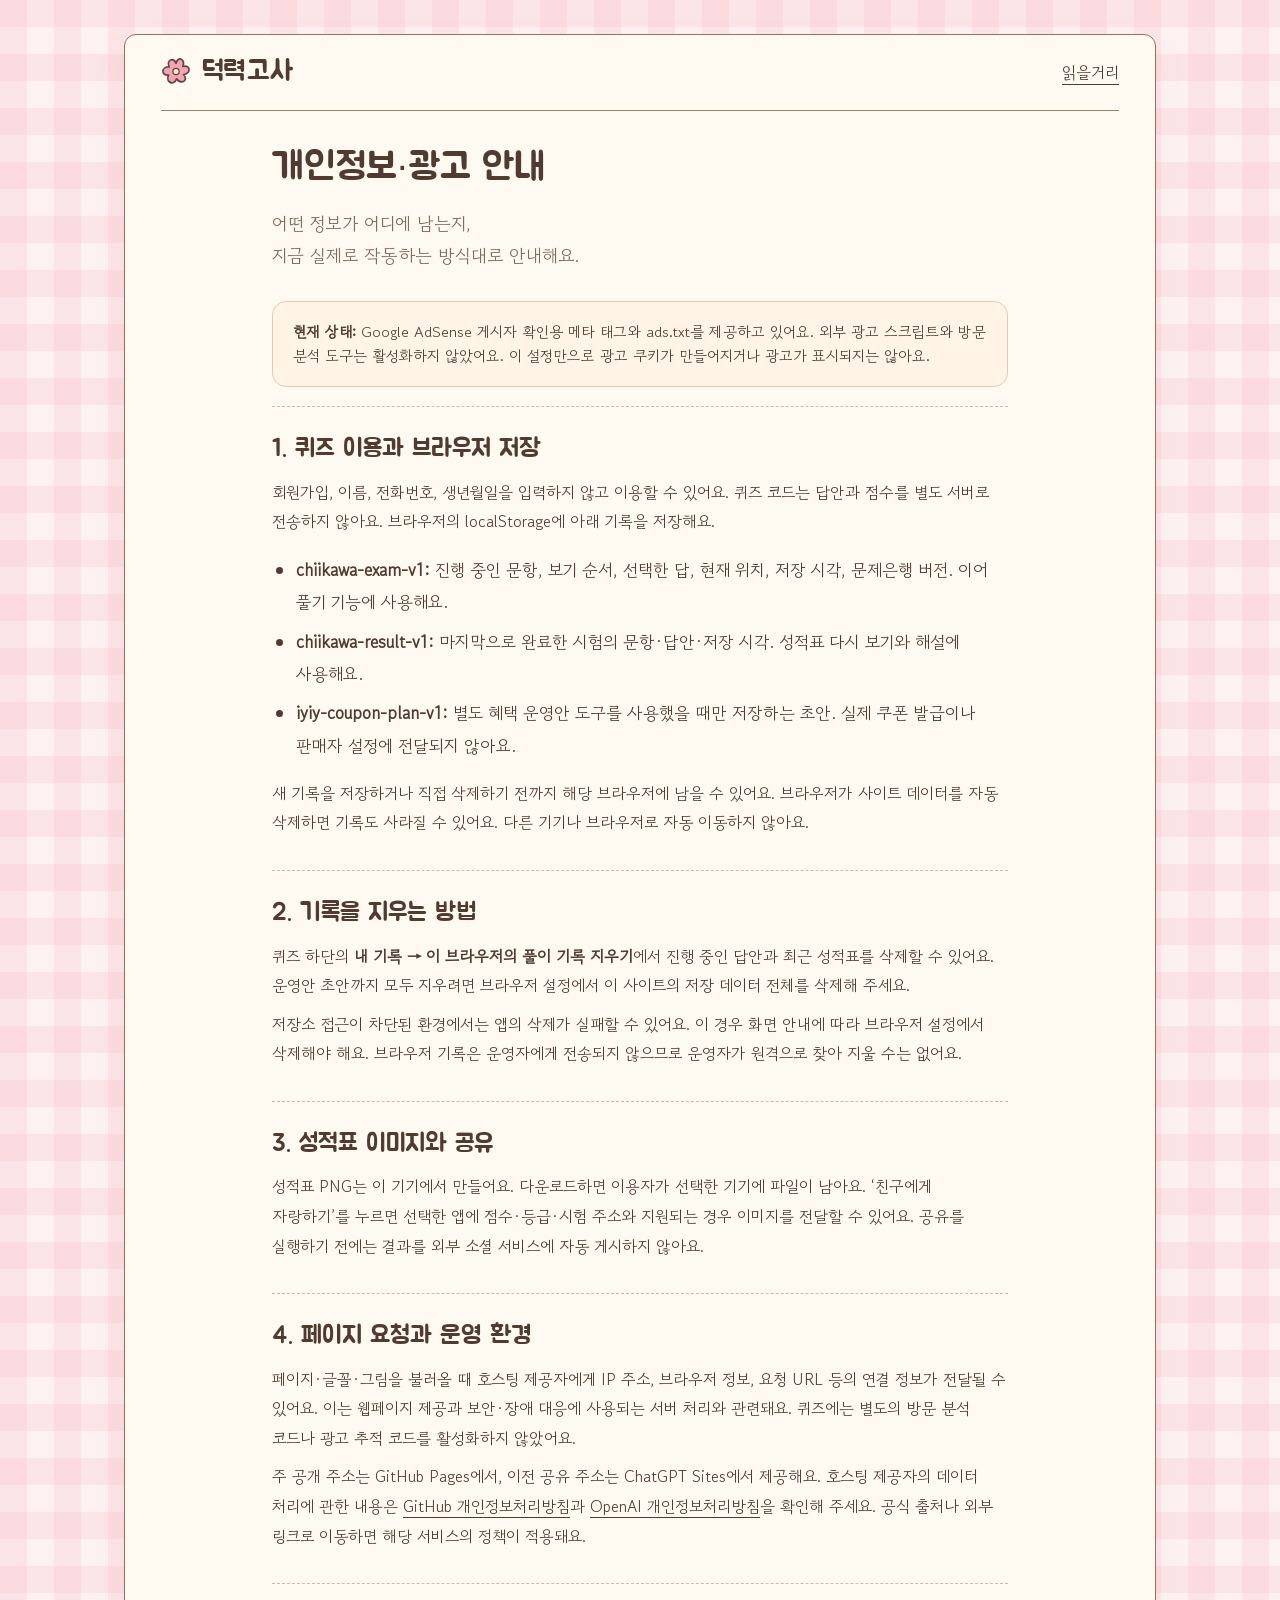
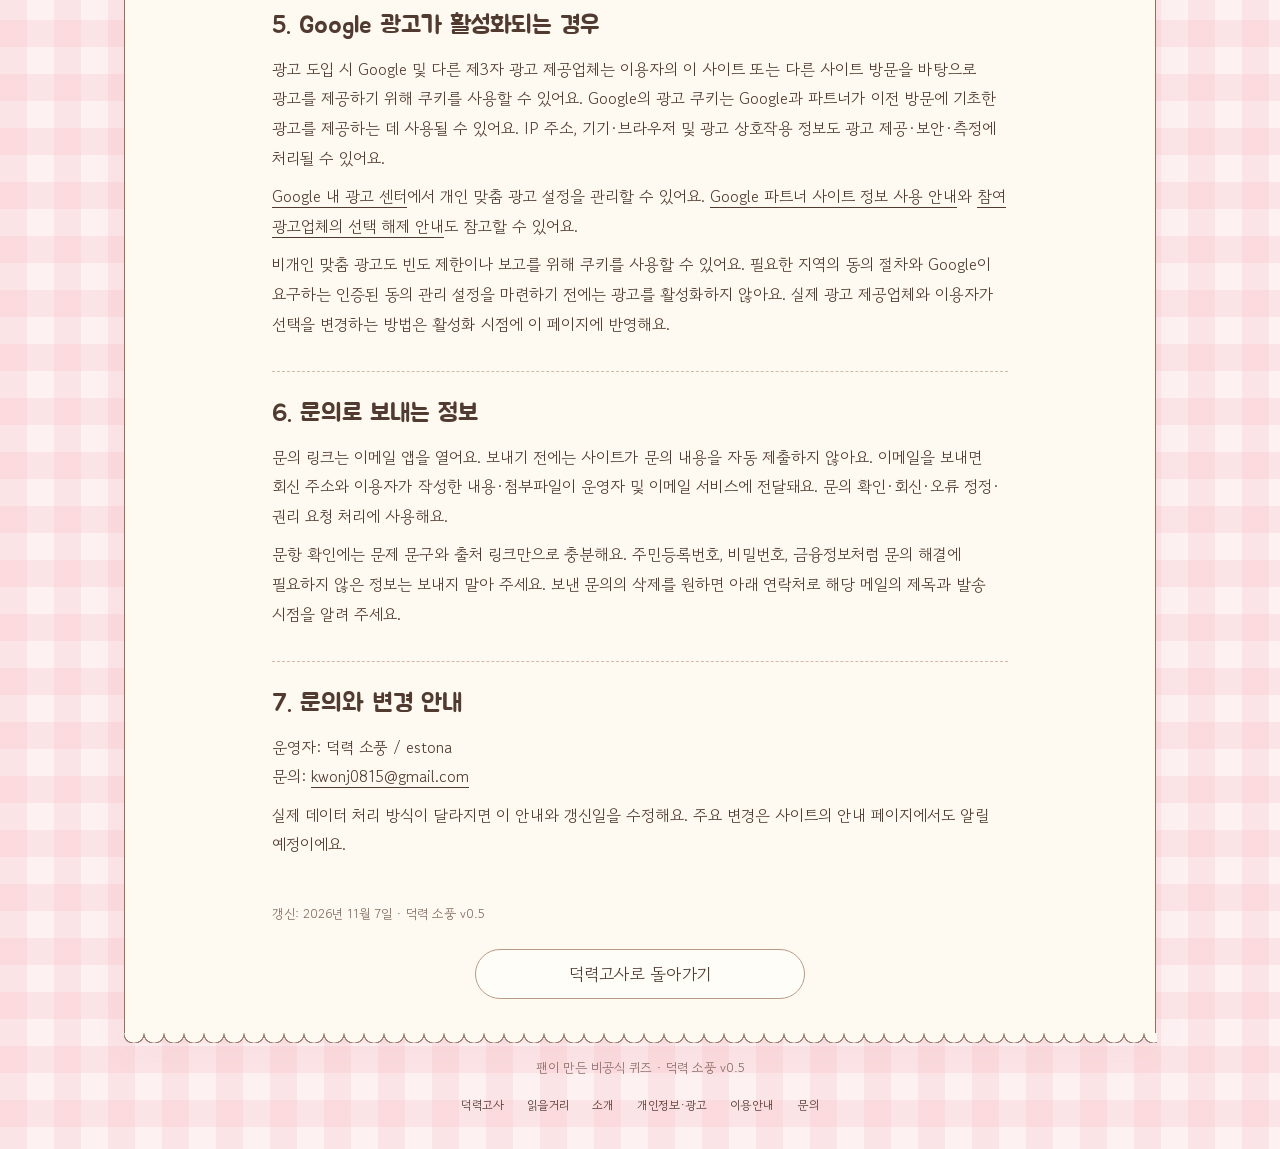
==== privacy.html @ 36070d77 "Publish Chiikawa fan quiz, original guides and AdSense ownership files" ====
<!doctype html>
<html lang="ko"><head><meta charset="utf-8"><meta name="viewport" content="width=device-width, initial-scale=1, viewport-fit=cover"><meta name="theme-color" content="#f9dbe0"><meta name="description" content="풀이 기록의 브라우저 저장, 삭제, 문의, Google 광고와 쿠키에 관한 개인정보 안내."><meta name="google-adsense-account" content="ca-pub-4959050536850164"><title>개인정보·광고 안내 · 치이카와 덕력고사</title><link rel="canonical" href="https://estona815.github.io/privacy.html"><link rel="icon" href="./assets/flower.svg" type="image/svg+xml"><link rel="stylesheet" href="./style.css"><link rel="stylesheet" href="./storybook.css"></head>
<body><a href="#content" class="skip-link">본문으로 건너뛰기</a><div class="page"><div class="paper"><header class="paper-header"><a class="brand" href="./index.html"><img src="./assets/flower.svg" width="29" height="29" alt=""><span>덕력고사</span></a><a class="guide-link" href="./guides/">읽을거리</a></header><main id="content" class="data-guide"><h1>개인정보·광고 안내</h1>
<p class="data-intro">어떤 정보가 어디에 남는지,<br>지금 실제로 작동하는 방식대로 안내해요.</p>
<div class="info-box"><p><strong>현재 상태:</strong> Google AdSense 게시자 확인용 메타 태그와 ads.txt를 제공하고 있어요. 외부 광고 스크립트와 방문 분석 도구는 활성화하지 않았어요. 이 설정만으로 광고 쿠키가 만들어지거나 광고가 표시되지는 않아요.</p></div>
<section><h2>1. 퀴즈 이용과 브라우저 저장</h2><p>회원가입, 이름, 전화번호, 생년월일을 입력하지 않고 이용할 수 있어요. 퀴즈 코드는 답안과 점수를 별도 서버로 전송하지 않아요. 브라우저의 localStorage에 아래 기록을 저장해요.</p><ul><li><strong>chiikawa-exam-v1:</strong> 진행 중인 문항, 보기 순서, 선택한 답, 현재 위치, 저장 시각, 문제은행 버전. 이어 풀기 기능에 사용해요.</li><li><strong>chiikawa-result-v1:</strong> 마지막으로 완료한 시험의 문항·답안·저장 시각. 성적표 다시 보기와 해설에 사용해요.</li><li><strong>iyiy-coupon-plan-v1:</strong> 별도 혜택 운영안 도구를 사용했을 때만 저장하는 초안. 실제 쿠폰 발급이나 판매자 설정에 전달되지 않아요.</li></ul><p>새 기록을 저장하거나 직접 삭제하기 전까지 해당 브라우저에 남을 수 있어요. 브라우저가 사이트 데이터를 자동 삭제하면 기록도 사라질 수 있어요. 다른 기기나 브라우저로 자동 이동하지 않아요.</p></section>
<section><h2>2. 기록을 지우는 방법</h2><p>퀴즈 하단의 <strong>내 기록 → 이 브라우저의 풀이 기록 지우기</strong>에서 진행 중인 답안과 최근 성적표를 삭제할 수 있어요. 운영안 초안까지 모두 지우려면 브라우저 설정에서 이 사이트의 저장 데이터 전체를 삭제해 주세요.</p><p>저장소 접근이 차단된 환경에서는 앱의 삭제가 실패할 수 있어요. 이 경우 화면 안내에 따라 브라우저 설정에서 삭제해야 해요. 브라우저 기록은 운영자에게 전송되지 않으므로 운영자가 원격으로 찾아 지울 수는 없어요.</p></section>
<section><h2>3. 성적표 이미지와 공유</h2><p>성적표 PNG는 이 기기에서 만들어요. 다운로드하면 이용자가 선택한 기기에 파일이 남아요. ‘친구에게 자랑하기’를 누르면 선택한 앱에 점수·등급·시험 주소와 지원되는 경우 이미지를 전달할 수 있어요. 공유를 실행하기 전에는 결과를 외부 소셜 서비스에 자동 게시하지 않아요.</p></section>
<section><h2>4. 페이지 요청과 운영 환경</h2><p>페이지·글꼴·그림을 불러올 때 호스팅 제공자에게 IP 주소, 브라우저 정보, 요청 URL 등의 연결 정보가 전달될 수 있어요. 이는 웹페이지 제공과 보안·장애 대응에 사용되는 서버 처리와 관련돼요. 퀴즈에는 별도의 방문 분석 코드나 광고 추적 코드를 활성화하지 않았어요.</p><p>주 공개 주소는 GitHub Pages에서, 이전 공유 주소는 ChatGPT Sites에서 제공해요. 호스팅 제공자의 데이터 처리에 관한 내용은 <a href="https://docs.github.com/en/site-policy/privacy-policies/github-general-privacy-statement" target="_blank" rel="noopener noreferrer">GitHub 개인정보처리방침</a>과 <a href="https://openai.com/policies/privacy-policy/" target="_blank" rel="noopener noreferrer">OpenAI 개인정보처리방침</a>을 확인해 주세요. 공식 출처나 외부 링크로 이동하면 해당 서비스의 정책이 적용돼요.</p></section>
<section><h2>5. Google 광고가 활성화되는 경우</h2><p>광고 도입 시 Google 및 다른 제3자 광고 제공업체는 이용자의 이 사이트 또는 다른 사이트 방문을 바탕으로 광고를 제공하기 위해 쿠키를 사용할 수 있어요. Google의 광고 쿠키는 Google과 파트너가 이전 방문에 기초한 광고를 제공하는 데 사용될 수 있어요. IP 주소, 기기·브라우저 및 광고 상호작용 정보도 광고 제공·보안·측정에 처리될 수 있어요.</p><p><a href="https://myadcenter.google.com/" target="_blank" rel="noopener noreferrer">Google 내 광고 센터</a>에서 개인 맞춤 광고 설정을 관리할 수 있어요. <a href="https://policies.google.com/technologies/partner-sites" target="_blank" rel="noopener noreferrer">Google 파트너 사이트 정보 사용 안내</a>와 <a href="https://www.aboutads.info/choices/" target="_blank" rel="noopener noreferrer">참여 광고업체의 선택 해제 안내</a>도 참고할 수 있어요.</p><p>비개인 맞춤 광고도 빈도 제한이나 보고를 위해 쿠키를 사용할 수 있어요. 필요한 지역의 동의 절차와 Google이 요구하는 인증된 동의 관리 설정을 마련하기 전에는 광고를 활성화하지 않아요. 실제 광고 제공업체와 이용자가 선택을 변경하는 방법은 활성화 시점에 이 페이지에 반영해요.</p></section>
<section><h2>6. 문의로 보내는 정보</h2><p>문의 링크는 이메일 앱을 열어요. 보내기 전에는 사이트가 문의 내용을 자동 제출하지 않아요. 이메일을 보내면 회신 주소와 이용자가 작성한 내용·첨부파일이 운영자 및 이메일 서비스에 전달돼요. 문의 확인·회신·오류 정정·권리 요청 처리에 사용해요.</p><p>문항 확인에는 문제 문구와 출처 링크만으로 충분해요. 주민등록번호, 비밀번호, 금융정보처럼 문의 해결에 필요하지 않은 정보는 보내지 말아 주세요. 보낸 문의의 삭제를 원하면 아래 연락처로 해당 메일의 제목과 발송 시점을 알려 주세요.</p></section>
<section><h2>7. 문의와 변경 안내</h2><p>운영자: 덕력 소풍 / estona<br>문의: <a href="mailto:kwonj0815@gmail.com">kwonj0815@gmail.com</a></p><p>실제 데이터 처리 방식이 달라지면 이 안내와 갱신일을 수정해요. 주요 변경은 사이트의 안내 페이지에서도 알릴 예정이에요.</p></section>
<p class="data-date">갱신: 2026년 11월 7일 · 덕력 소풍 v0.5</p><a href="./index.html" class="secondary">덕력고사로 돌아가기</a></main></div><footer class="site-footer"><p>팬이 만든 비공식 퀴즈 · 덕력 소풍 v0.5</p><nav class="footer-links" aria-label="사이트 안내"><a href="./index.html">덕력고사</a><a href="./guides/">읽을거리</a><a href="./about.html">소개</a><a href="./privacy.html">개인정보·광고</a><a href="./terms.html">이용안내</a><a href="./contact.html">문의</a></nav></footer></div></body></html>
---- style.css ----
@font-face{font-family:Jua;src:url('./assets/Jua-Regular-subset.woff') format('woff');font-display:swap;font-weight:400}
@font-face{font-family:Gowun;src:url('./assets/GowunDodum-Regular-subset.woff') format('woff');font-display:swap;font-weight:400}
:root{--paper:#fffbf2;--ink:#513b31;--muted:#81695f;--line:#c8afa1;--pink:#ed8fa9;--pink-soft:#fff0f3;--green:#567b65;--blue:#b6d3e3;--yellow:#f8d98c;--radius:18px;--ui:Gowun,'Apple SD Gothic Neo','Malgun Gothic',sans-serif;--display:Jua,'Apple SD Gothic Neo',sans-serif}
*{box-sizing:border-box}
html{min-width:320px;scroll-behavior:smooth;scroll-padding-top:24px}
body{margin:0;color:var(--ink);font-family:var(--ui);font-size:17px;line-height:1.6;background-color:#fff1f2;background-image:linear-gradient(90deg,#f5aab327 50%,transparent 50%),linear-gradient(#f5aab327 50%,transparent 50%);background-size:54px 54px;min-height:100vh;-webkit-font-smoothing:antialiased}
button,input,textarea{font:inherit;color:inherit}
button,a,input,label{-webkit-tap-highlight-color:transparent}
button{cursor:pointer}
button{border:0;background:none}
button:disabled{cursor:not-allowed}
button:focus-visible,a:focus-visible,input:focus-visible,textarea:focus-visible{outline:3px solid #925a79;outline-offset:5px}
a{color:var(--ink);text-underline-offset:4px}
p,h1,h2,h3{margin:0}
svg{vertical-align:middle;flex-shrink:0}
.page{max-width:876px;margin:42px auto 24px;padding:0 20px}
.paper{position:relative;background:var(--paper);border:1.6px solid #806254;box-shadow:3px 6px 0 #b96e6b13,0 12px 40px #9f627009;padding:0 32px 30px;border-radius:4px 3px 2px 4px}
.paper::after{content:'';position:absolute;bottom:-7px;left:-1.5px;right:-1.5px;height:10px;background:radial-gradient(ellipse at 50% 0,var(--paper) 66%,#9d8071 69%,#9d8071 75%,transparent 78%) 0 0/20px 10px repeat-x;pointer-events:none}
.paper-header{height:70px;border-bottom:1.5px solid #a58a79;display:flex;align-items:center;justify-content:space-between;gap:16px}
.brand{display:flex;align-items:center;gap:11px;font-family:var(--display);font-size:25px;letter-spacing:.3px;padding:8px 0}
.brand img{transition:transform .3s}
.brand:hover img{transform:rotate(35deg)}
.guide-link{display:flex;align-items:center;gap:7px;font-size:16px;padding:8px 0;text-decoration:underline;text-underline-offset:5px}
main:focus{outline:none}
.home{position:relative;padding-top:32px;text-align:center;animation:arrive .35s ease both}
.exam-serial{position:absolute;top:32px;left:6px;font-family:var(--display);font-size:18px;letter-spacing:2px;transform:rotate(-5deg)}
.exam-serial:after{content:'';display:block;background:#f4a2b2;height:3px;margin-top:2px;transform:rotate(-3deg)}
.stamp{position:absolute;top:26px;right:5px;width:82px;height:89px;color:#dc7281;border:3px double currentColor;border-radius:9px;transform:rotate(-11deg);display:flex;flex-direction:column;align-items:center;justify-content:center;font-family:var(--display);font-size:16px;line-height:1.1;letter-spacing:1px;opacity:.9}
.stamp svg{width:28px;height:28px;margin-bottom:5px}
.hero-title{font-family:var(--display);font-weight:400;font-size:clamp(60px,7.2vw,90px);letter-spacing:1px;line-height:1.09;max-width:560px;margin:0 auto;text-wrap:balance}
.hero-title span{display:block}
.hero-subtitle{font-family:var(--display);font-size:21px;line-height:1.5;margin:19px auto 2px;word-break:keep-all}
.hero-art{display:block;width:min(100%,640px);height:auto;object-fit:contain;margin:-40px auto -53px;filter:none;pointer-events:none}
.exam-facts{display:flex;align-items:center;justify-content:center;margin:0 12px;border-top:2px dashed #c5ae9e;padding:18px 0;gap:0;font-family:var(--display);font-size:18px}
.exam-facts>span{display:flex;align-items:center;justify-content:center;gap:9px;flex:1;white-space:nowrap;line-height:1.2}
.exam-facts>span+span{border-left:1px solid #bda18f}
.exam-facts svg{width:23px;height:26px}
.primary{background:var(--pink);border:1.8px solid var(--ink);border-radius:999px;min-height:60px;padding:13px 24px;font-family:var(--display);font-size:23px;line-height:1.3;display:flex;align-items:center;justify-content:center;gap:14px;box-shadow:0 3px 0 #d37c94;transition:transform .16s,background .16s,box-shadow .16s;text-decoration:none}
.primary:hover{background:#ef9db4;transform:translateY(-2px);box-shadow:0 5px 0 #d37c94}
.primary:active{transform:translateY(2px);box-shadow:0 1px 0 #d37c94}
.primary:disabled{background:#e9ded8;color:#9b867b;border-color:#bfa99e;box-shadow:none;transform:none}
.start-button{width:80%;margin:7px auto 0;min-height:72px;font-size:29px;color:var(--ink)}
.encourage{margin:15px 0 2px;font-size:16px}
.tiny-heart{color:#ed8da7}
.continue-link{margin-top:12px;font-size:15px;text-decoration:underline;text-underline-offset:5px}
.site-footer{color:#8a6b64;text-align:center;font-size:13px;line-height:1.7;padding:20px 8px 0}
.footer-links{display:flex;justify-content:center;align-items:center;gap:10px}
.footer-links button{font-size:13px;padding:3px}
.footer-links button:hover{text-decoration:underline}
.loading{padding:100px 20px;text-align:center}
.loading img{margin-bottom:20px;animation:flower 4s linear infinite}
.loading h1{font:28px var(--display);margin-bottom:10px}
.question-page{padding:28px 16px 10px;animation:arrive .25s ease both;min-height:600px}
.question-top{display:flex;justify-content:space-between;align-items:center;gap:14px;font-size:16px;margin-bottom:13px}
.question-counter{font-family:var(--display);font-size:24px;line-height:1.2}
.question-counter small{color:var(--muted);font:16px var(--ui)}
.progress-track{height:9px;border-radius:20px;background:#ede3d8;overflow:hidden}
.progress-fill{height:100%;background:#eaa1b2;border-radius:20px;transition:width .3s}
.question-meta{display:flex;align-items:center;justify-content:space-between;gap:10px;margin:26px 0 12px;font-size:14px;color:var(--muted)}
.category{background:#f4e9de;padding:4px 12px;border-radius:7px;color:#775b49}
.question-field{padding:0;border:0;margin:0;min-width:0}
.question-title{font-family:var(--display);font-size:31px;font-weight:400;line-height:1.5;word-break:keep-all;width:100%;margin-bottom:24px;min-height:84px}
.question-title:focus{outline:none}
.choices{display:grid;gap:12px}
.choice{display:flex;align-items:center;gap:15px;min-height:65px;padding:12px 19px;border:1.5px solid #d4bfb0;border-radius:14px;background:#fffdf8;cursor:pointer;transition:background .15s,transform .15s,border-color .15s;position:relative}
.choice:hover{background:#fff4f4;transform:translateX(2px);border-color:#c99b9e}
.choice:has(input:checked){border:2px solid #c9758b;background:#fff0f3;padding:11.5px 18.5px}
.choice:has(input:focus-visible){outline:3px solid #925a79;outline-offset:3px}
.choice input{position:absolute;opacity:0;width:1px;height:1px}
.choice-number{flex:none;width:32px;height:32px;border:1px solid #d0b9a7;border-radius:50%;display:flex;align-items:center;justify-content:center;font-family:var(--display);font-size:17px;background:var(--paper)}
.choice:has(input:checked) .choice-number{background:#ed96ad;border-color:#c9758b;color:#fff}
.choice-text{font-size:19px;line-height:1.5;word-break:keep-all}
.choice-check{margin-left:auto;opacity:0;color:#b85673;width:20px;flex:none}
.choice:has(input:checked) .choice-check{opacity:1}
.question-nav{display:flex;align-items:center;gap:18px;margin-top:25px}
.question-nav .primary{margin-left:auto;min-width:58%;font-size:22px}
.back-button{font-size:16px;display:flex;align-items:center;gap:4px;padding:12px 0}
.back-button:disabled{opacity:.38}
.question-hint{font-size:14px;text-align:center;margin-top:19px;color:var(--muted)}
.result{padding:30px 16px 8px;text-align:center;animation:arrive .4s both}
.result-heading{font:24px var(--display);letter-spacing:1px}
.result-rule{width:68px;height:3px;background:#eda1b2;margin:12px auto 16px;transform:rotate(-3deg)}
.result-score{font-family:var(--display);font-size:104px;line-height:1.05;letter-spacing:-3px}
.result-score small{font-size:30px;letter-spacing:0;margin-left:6px}
.result-count{font-size:15px;color:var(--muted);margin:2px 0 13px}
.grade-title{font-family:var(--display);font-size:33px;line-height:1.3;color:#b35d78;word-break:keep-all}
.grade-message{font-size:17px;margin:8px auto 0;max-width:400px;word-break:keep-all;line-height:1.6}
.result-art{display:block;width:min(100%,430px);height:195px;object-fit:contain;margin:-4px auto -4px}
.category-scores{border-top:2px dashed #d3bcae;border-bottom:2px dashed #d3bcae;padding:17px 8px;margin:0 auto 24px;display:grid;gap:11px;max-width:540px}
.category-row{display:grid;grid-template-columns:65px 1fr 60px;align-items:center;gap:14px;text-align:left;font-size:15px}
.category-row>span:last-child{text-align:right;font-family:var(--display);font-size:16px}
.category-track{height:9px;border-radius:8px;background:#ede4db;overflow:hidden}
.category-track span{height:100%;display:block;border-radius:8px;background:#ed9db1}
.category-row:nth-child(2) .category-track span{background:#a8c7dd}
.category-row:nth-child(3) .category-track span{background:#e9cc8a}
.result-actions{display:grid;gap:12px;max-width:540px;margin:auto}
.result-actions .primary{font-size:23px}
.secondary{min-height:50px;border:1.4px solid #b79a88;border-radius:999px;background:#fffdf7;padding:11px 20px;display:flex;align-items:center;justify-content:center;gap:8px;font-size:17px;line-height:1.4;transition:background .15s}
.secondary:hover{background:#f8eee2}
.actions-two{display:grid;grid-template-columns:1fr 1fr;gap:12px}
.retry{display:inline-flex;gap:6px;align-items:center;font-size:15px;text-decoration:underline;text-underline-offset:4px;margin:18px auto 0;padding:8px}
.review{padding:29px 16px 4px;animation:arrive .25s both}
.section-head{display:flex;justify-content:space-between;align-items:center;gap:15px;margin-bottom:20px}
.section-head h1{font:30px var(--display)}
.review-intro{color:var(--muted);font-size:16px;margin-bottom:20px}
.filter-tabs{display:flex;gap:8px;margin-bottom:24px}
.filter-tabs button{padding:8px 14px;border:1px solid #cab09e;border-radius:99px;font-size:15px}
.filter-tabs button[aria-pressed=true]{background:#f7d2dc;border-color:#be7c8d}
.review-item{border-top:1px dashed #cdb4a3;padding:21px 0}
.review-item:first-child{border-top:0;padding-top:0}
.review-label{font-size:13px;color:var(--muted);margin-bottom:8px;display:flex;gap:12px;align-items:center}
.review-label strong{font-weight:400;color:#a8516b;background:#fbe6ec;padding:1px 9px;border-radius:4px}
.review-label strong.correct{color:var(--green);background:#e8f1e7}
.review-item h2{font:23px/1.5 var(--display);word-break:keep-all;margin-bottom:12px}
.answer-lines{font-size:15px;line-height:1.8;background:#f6f0e7;border-radius:10px;padding:13px 16px}
.answer-lines .wrong-answer{color:#a96570;text-decoration:line-through;text-decoration-thickness:1px}
.answer-lines .right-answer{color:#4a755b}
.explanation{margin-top:12px;font-size:16px;word-break:keep-all}
.source-link{font-size:13px;display:inline-flex;gap:3px;align-items:center;color:#897065;margin-top:8px;word-break:keep-all}
.empty-note{text-align:center;padding:35px 0 50px;line-height:1.8}
.empty-note h2{font:26px var(--display);margin:10px 0}
.review-bottom{margin-top:20px}
.modal{padding:0;border:1.5px solid #a18070;border-radius:22px;background:var(--paper);color:var(--ink);max-width:500px;width:calc(100% - 32px);max-height:85vh;box-shadow:0 24px 80px #6a3e3e25;overscroll-behavior:contain}
.modal::backdrop{background:#60444560;backdrop-filter:blur(3px)}
#modal-body{padding:28px}
.modal-heading{display:flex;align-items:center;justify-content:space-between;gap:15px;margin-bottom:18px}
.modal h2{font:27px/1.3 var(--display)}
.close-button{height:36px;width:36px;display:grid;place-items:center;border-radius:50%;background:#f5e6df;flex:none}
.modal p{font-size:16px;word-break:keep-all;margin-bottom:14px}
.modal p:last-child{margin-bottom:0}
.modal ul{padding-left:22px;margin:0 0 20px;font-size:16px}
.modal li{margin:7px 0}
.modal .primary{font-size:20px;min-height:52px;width:100%;margin-top:20px}
.modal .secondary{font-size:15px;margin-top:10px;width:100%}
.modal .muted{color:var(--muted);font-size:13px}
.source-list{display:grid;gap:12px;font-size:14px;padding:0;list-style:none}
.source-list a{display:block;padding:8px 0;border-bottom:1px dashed #d1bbac}
.share-text{width:100%;min-height:130px;border:1px solid #cab09e;border-radius:10px;background:white;padding:12px;font-size:16px;resize:vertical}
.history-score{font:56px/1.2 var(--display);text-align:center;margin:15px 0}
.history-grade{text-align:center;font:23px var(--display);color:#b35d78;margin-bottom:15px}
.danger-link{display:block;margin:20px auto 0;text-decoration:underline;text-underline-offset:4px;font-size:13px;color:#927065;padding:8px}
.toast{position:fixed;bottom:max(24px,env(safe-area-inset-bottom));left:50%;transform:translate(-50%,15px);max-width:calc(100vw - 32px);width:max-content;z-index:100;background:#573d34;color:#fffaf3;border-radius:13px;padding:12px 20px;font-size:15px;box-shadow:0 5px 15px #52372f20;opacity:0;pointer-events:none;transition:opacity .2s,transform .2s;text-align:center}
.toast.visible{opacity:1;transform:translate(-50%,0)}
.skip-link{position:absolute;top:-100px;left:10px;z-index:200;background:var(--paper);padding:10px;border-radius:10px}
.skip-link:focus{top:10px}
.sr-only{position:absolute;clip-path:inset(50%);width:1px;height:1px;overflow:hidden;white-space:nowrap}
@keyframes arrive{from{opacity:0;transform:translateY(7px)}to{opacity:1;transform:translateY(0)}}
@keyframes flower{to{transform:rotate(360deg)}}
@media(min-width:800px) and (max-height:800px){.page{margin-top:25px;max-width:790px}.paper-header{height:62px}.home{padding-top:20px}.hero-title{font-size:70px}.hero-subtitle{font-size:19px;margin-top:12px}.hero-art{height:250px;margin-top:-8px}.exam-serial{top:25px}.stamp{top:22px;right:0;width:66px;height:73px;font-size:13px}.stamp svg{width:24px;height:24px}.exam-facts{padding:14px 0}.start-button{min-height:62px;font-size:26px}.encourage{margin-top:13px}.paper{padding-bottom:23px}.site-footer{padding-top:16px}}
@media(max-width:650px){body{font-size:16px;background-size:38px 38px}.page{padding:0 14px;margin:22px auto 20px;max-width:500px}.paper{padding:0 19px 25px}.paper-header{height:62px}.brand{font-size:22px;gap:8px}.brand img{width:25px;height:25px}.guide-link{font-size:14px;gap:4px}.home{padding-top:46px}.hero-title{font-size:61px;line-height:1.08;letter-spacing:.5px}.exam-serial{top:17px;left:0;font-size:13px;letter-spacing:1px}.stamp{width:53px;height:61px;top:17px;right:0;border-width:2px;font-size:11px;border-radius:5px;letter-spacing:0}.stamp svg{width:20px;height:20px;margin-bottom:3px}.hero-subtitle{font-size:16px;margin:17px 2px 0;max-width:255px;line-height:1.6}.hero-art{height:auto;aspect-ratio:1.5;width:calc(100% + 22px);max-width:none;margin:-2px -11px -4px}.exam-facts{margin:0;padding:15px 0;gap:0;font-size:12px}.exam-facts>span{gap:5px;flex-direction:column}.exam-facts>span+span{border-color:#cbb4a4}.exam-facts svg{width:20px;height:22px}.start-button{width:100%;font-size:24px;min-height:62px;margin-top:3px;gap:10px}.encourage{font-size:12px;margin-top:16px;white-space:nowrap}.site-footer{font-size:12px;padding-top:20px}.footer-links button{font-size:12px}.question-page{padding:22px 0 0;min-height:570px}.question-top{font-size:14px}.question-counter{font-size:23px}.question-meta{margin-top:24px}.question-title{font-size:25px;min-height:80px;line-height:1.55;margin-bottom:18px}.choices{gap:11px}.choice{min-height:65px;padding:12px 12px;gap:10px;border-radius:12px}.choice:has(input:checked){padding:11.5px}.choice-number{width:29px;height:29px;font-size:16px}.choice-text{font-size:16px}.choice-check{width:18px}.question-nav{gap:10px;margin-top:23px}.question-nav .primary{min-width:65%;font-size:20px;padding:13px 16px;min-height:56px}.back-button{font-size:14px}.question-hint{font-size:12px;margin-top:18px}.result{padding:25px 0 0}.result-heading{font-size:22px}.result-score{font-size:90px}.grade-title{font-size:27px}.grade-message{font-size:15px;max-width:270px}.result-art{height:175px;width:calc(100% + 10px);max-width:370px;margin:-3px auto -5px}.category-scores{padding:16px 0;margin-bottom:22px;gap:12px}.category-row{grid-template-columns:55px 1fr 45px;gap:12px;font-size:14px}.category-row>span:last-child{font-size:15px}.result-actions .primary{font-size:22px;min-height:58px}.secondary{font-size:14px;padding:11px 10px;min-height:49px;gap:6px}.actions-two{gap:9px}.retry{font-size:14px;margin-top:14px}.review{padding:24px 0 0}.section-head h1{font-size:27px}.review-item h2{font-size:22px}.review-intro{font-size:14px}.review-label{font-size:12px}.answer-lines{font-size:14px;padding:12px}.explanation{font-size:15px}.source-link{font-size:12px}.modal{border-radius:18px}#modal-body{padding:24px}.modal h2{font-size:25px}}
@media(max-width:360px){.page{padding:0 10px;margin-top:15px}.paper{padding-left:15px;padding-right:15px}.hero-title{font-size:54px}.hero-subtitle{font-size:15px}.hero-art{margin-top:4px}.encourage{font-size:11px}.exam-facts{font-size:11px}.brand{font-size:21px}.guide-link{font-size:13px}.choice-text{font-size:15px}.question-title{font-size:23px}.actions-two{grid-template-columns:1fr}.result-art{height:155px}}
@media(prefers-reduced-motion:reduce){html{scroll-behavior:auto}*,*::before,*::after{animation:none!important;transition:none!important}}
@media(max-width:650px){.stamp{width:43px;height:49px;top:9px;font-size:9px}.stamp svg{width:16px;height:16px}.hero-title{font-size:58px}}
@media(max-width:360px){.stamp{display:none}.hero-title{font-size:54px}}

/* IYIY benefit preview: separate score eligibility from actual coupon issuance. */
.header-nav{display:flex;align-items:center;gap:22px}
.benefits-link{display:flex;align-items:center;gap:6px;border:1px solid #d5b5ae;border-radius:999px;padding:6px 12px;font-size:14px;background:#ffedf1;white-space:nowrap}
.benefits-link:hover{background:#f9dce6}
.footer-links a{font-size:13px;text-decoration:none;padding:3px}
.footer-links a:hover{text-decoration:underline}
.home-benefit{display:flex;align-items:center;gap:13px;width:80%;max-width:580px;margin:25px auto 3px;padding:14px 17px;border:1px dashed #c69995;border-radius:14px;background:#f8eee3;text-align:left;transition:background .15s}
.home-benefit:hover{background:#f8e5e6}
.home-benefit-icon{display:grid;place-items:center;width:43px;height:43px;flex-shrink:0;background:#fffbf2;border:1px solid #ddc3af;border-radius:50%;color:#ab6477;transform:rotate(-7deg)}
.home-benefit-text{flex:1;min-width:0;line-height:1.45}
.home-benefit-label{display:block;font-size:12px;color:#8c645e;margin-bottom:3px}
.home-benefit-text strong{font-family:var(--display);font-size:18px;font-weight:400;word-break:keep-all}
.reward-card{position:relative;border:1.5px solid #d4af97;border-radius:18px;background:#fff5df;text-align:left;overflow:hidden;margin:0 auto;max-width:620px}
.reward-heading{display:flex;justify-content:space-between;align-items:center;gap:10px;padding:13px 21px;border-bottom:1px solid #e9d2b7;font-size:13px;color:#805b41;background:#f9e7bd50}
.reward-heading>span:first-child{display:flex;align-items:center;gap:7px}
.preview-pill{border:1px solid #d0b18c;border-radius:999px;font-size:11px;padding:1px 9px;background:var(--paper);white-space:nowrap;color:#7e614b}
.reward-ticket{display:flex;align-items:stretch;padding:23px 24px;gap:24px;position:relative}
.reward-value{display:flex;flex-direction:column;justify-content:center;align-items:center;flex:0 0 110px;border-right:1.5px dashed #d8b38c;padding-right:24px;font-family:var(--display);white-space:nowrap}
.reward-value strong{font-size:69px;line-height:1;font-weight:400;letter-spacing:-3px;color:#98633e}
.reward-value small{font-size:29px;letter-spacing:0;margin-left:3px}
.reward-value>span{font-size:16px;margin-top:4px;color:#87664c}
.reward-copy{align-self:center;min-width:0}
.reward-store{font-size:12px;letter-spacing:.3px;margin-bottom:5px;color:#84654f}
.reward-copy h2{font:25px/1.35 var(--display);word-break:keep-all}
.reward-copy>p:last-child{font-size:14px;line-height:1.6;margin-top:7px;word-break:keep-all;color:#7c6350}
.reward-bottom{border-top:1px dashed #d9bfa5;display:flex;align-items:center;justify-content:space-between;gap:10px;padding:12px 20px;font-size:12px}
.reward-bottom p{display:flex;align-items:center;gap:6px;word-break:keep-all}
.reward-more{display:inline-flex;align-items:center;gap:5px;padding:3px 0;font-size:12px;text-decoration:underline;text-underline-offset:4px;white-space:nowrap}
.reward-preparing{color:#775e4e;border:1px solid #d9c1a6;border-radius:8px;white-space:nowrap;padding:4px 8px;background:#f8efdf}
.reward-earned{background:#fff0f1;border-color:#cda2aa}
.reward-earned .reward-heading{background:#f5d4dc70;border-color:#e4bcc4;color:#8a5362}
.reward-earned .reward-value{border-color:#d6a6b0}
.reward-earned .reward-value strong{color:#ae5972}
.reward-earned .reward-value>span,.reward-earned .reward-store{color:#946273}
.reward-earned .reward-bottom{border-color:#dfb6c0}
.reward-compact{max-width:540px;margin-bottom:23px}
.reward-compact .reward-ticket{padding:18px 21px;gap:19px}
.reward-compact .reward-value{flex-basis:95px;padding-right:20px}
.reward-compact .reward-value strong{font-size:59px}
.reward-compact .reward-copy h2{font-size:22px}
.benefits-page{max-width:650px;margin:auto;padding:22px 14px 4px;animation:arrive .3s both}
.benefits-page>.back-button{padding-top:0;font-size:14px}
.benefits-intro{text-align:center;padding-top:17px}
.eyebrow{font-size:12px;letter-spacing:1.8px;color:#966d64}
.benefits-intro h1{font:44px/1.25 var(--display);margin-top:13px;word-break:keep-all}
.benefits-intro h1 span{color:#b05f79}
.benefits-intro>p:last-of-type{font-size:16px;margin:13px auto 0;word-break:keep-all}
.benefits-art{display:block;width:340px;height:165px;max-width:100%;object-fit:contain;margin:-3px auto -6px}
.benefit-recent{text-align:center;font-size:13px;margin:6px 0 11px;color:var(--muted)}
.benefit-recent strong{font-weight:400;color:#9c526a}
.benefit-steps{display:grid;grid-template-columns:repeat(3,1fr);gap:9px;margin:28px 0 26px;text-align:center}
.benefit-steps>div+div{border-left:1px solid #ddcabc}
.benefit-steps span{display:block;font:18px var(--display);color:#bd8093;margin-bottom:7px}
.benefit-steps h2{font:19px var(--display)}
.benefit-steps p{font-size:12px;color:var(--muted);margin-top:5px;word-break:keep-all}
.benefit-notice{display:flex;align-items:flex-start;gap:12px;padding:18px 19px;border-radius:13px;border:1px solid #ded3c3;background:#f7f2e9}
.benefit-notice>span{color:#977861;padding-top:2px}
.benefit-notice h2{font:18px/1.4 var(--display);margin-bottom:7px}
.benefit-notice p{font-size:13px;line-height:1.8;word-break:keep-all;color:#806e60}
.benefit-notice .benefit-rule{margin-top:8px;color:#715a4c}
.benefit-rule strong{font-weight:400;color:#a05770}
.store-card{display:grid;grid-template-columns:auto 1fr;gap:16px 19px;margin-top:25px;border:1.5px solid #c5cdb6;border-radius:17px;background:#edf1e6;padding:22px}
.store-badge{width:65px;height:65px;border:1px solid #b5c3a4;border-radius:18px;display:grid;place-items:center;transform:rotate(-6deg);background:#fbfbf0;color:#5d7857;margin-top:3px}
.store-copy .eyebrow{color:#738269;font-size:11px;letter-spacing:1.4px}
.store-copy h2{font:27px var(--display);margin-top:5px;color:#4e684a}
.store-copy>p:last-child{font-size:14px;color:#607357;line-height:1.6;margin-top:8px;word-break:keep-all}
.store-link{grid-column:1/-1;min-height:52px;border-color:#94a787;color:#4c6645;background:#fffcf2;text-decoration:none}
.store-link:hover{background:#f7f9ed}
.store-footnote{grid-column:1/-1;text-align:center;font-size:11px;color:#6e7c63;margin-top:-8px}
.benefit-cta{max-width:500px;width:100%;margin:27px auto 0;font-size:23px}
.benefits-kindness{text-align:center;font-size:13px;color:var(--muted);margin-top:15px;word-break:keep-all}
@media(max-width:650px){
  .header-nav{gap:12px}.paper-header{gap:9px}.benefits-link{font-size:12px;padding:5px 9px;gap:4px}.benefits-link svg{width:16px;height:16px}.header-nav .guide-link{font-size:13px}
  .home-benefit{width:100%;padding:12px 11px;gap:9px;margin-top:22px}.home-benefit-icon{width:34px;height:34px}.home-benefit-icon svg{width:21px;height:21px}.home-benefit-label{font-size:10px}.home-benefit-text strong{font-size:15px}.home-benefit>svg{width:17px;height:17px}
  .footer-links a{font-size:12px}.footer-links{gap:8px}
  .reward-heading{padding:11px 13px;font-size:11px}.preview-pill{font-size:10px;padding:1px 7px}.reward-ticket{padding:19px 15px;gap:15px}.reward-value{flex-basis:84px;padding-right:14px}.reward-value strong{font-size:57px}.reward-value small{font-size:24px}.reward-value>span{font-size:13px}.reward-store{font-size:10px}.reward-copy h2{font-size:20px}.reward-copy>p:last-child{font-size:12px;margin-top:6px}.reward-bottom{padding:11px 13px;gap:7px;font-size:11px;flex-wrap:wrap}.reward-more{font-size:11px}.reward-preparing{font-size:10px;padding:3px 7px}
  .reward-compact .reward-ticket{padding:17px 14px;gap:13px}.reward-compact .reward-value{flex-basis:81px;padding-right:13px}.reward-compact .reward-value strong{font-size:53px}.reward-compact .reward-copy h2{font-size:19px}
  .benefits-page{padding:20px 0 1px}.benefits-page>.back-button{font-size:12px}.benefits-intro{padding-top:16px}.benefits-intro h1{font-size:35px}.benefits-intro>.eyebrow{font-size:11px}.benefits-intro>p:last-of-type{font-size:13px;max-width:250px;margin-top:11px}.benefits-art{height:145px;width:300px;margin-top:0}.benefit-recent{font-size:12px}
  .benefit-steps{gap:6px;margin:24px 0}.benefit-steps h2{font-size:16px}.benefit-steps p{font-size:10px}.benefit-steps span{font-size:16px}.benefit-notice{padding:15px 13px;gap:10px}.benefit-notice h2{font-size:16px}.benefit-notice p{font-size:12px}.benefit-notice>span svg{width:20px;height:20px}
  .store-card{padding:18px 16px;gap:15px 13px;margin-top:21px}.store-badge{width:47px;height:51px;border-radius:13px}.store-badge svg{width:27px;height:27px}.store-copy h2{font-size:23px}.store-copy .eyebrow{font-size:10px}.store-copy>p:last-child{font-size:12px}.store-link{font-size:15px}.store-footnote{font-size:10px}.benefit-cta{font-size:21px;min-height:58px;margin-top:24px}.benefits-kindness{font-size:11px;margin-top:14px}
}
@media(max-width:360px){.header-nav{gap:8px}.header-nav .guide-link svg{display:none}.brand{font-size:20px}.home-benefit-text strong{font-size:14px}.reward-ticket{gap:11px;padding-left:12px;padding-right:12px}.reward-value{flex-basis:74px;padding-right:12px}.reward-copy h2{font-size:18px}.reward-copy>p:last-child{font-size:11px}.reward-bottom{font-size:10px}.reward-more{font-size:10px}.benefits-intro h1{font-size:32px}}
---- storybook.css ----
/* The invitation, four story chapters and the completion certificate share one paper. */
:root{--paper:#fefaf1;--pink:#fdadbf;--story-rose:#c96b85;--story-line:#e4abb5}
body{background-color:#fdf1f2;background-image:linear-gradient(90deg,#f5aab32d 50%,transparent 50%),linear-gradient(#f5aab32d 50%,transparent 50%);background-size:54px 54px}
.page{max-width:1080px;margin:34px auto 26px;padding:0 24px}
.paper{padding:0 36px 30px;border-radius:12px 12px 4px 4px;border-color:#94715c;box-shadow:0 6px 0 #d5a7a412,0 14px 42px #ba7e8d0b}
.paper-header{height:76px;border-bottom-color:#a0806a}
.brand{font-size:28px;gap:11px}
.brand img{width:30px;height:30px}
.primary{color:var(--ink);background:#fdadbf;border-color:#8c4d5b;box-shadow:0 3px 0 #d88aa0}
.primary:hover{background:#ffbbcb;box-shadow:0 5px 0 #d88aa0}
.primary:disabled{color:#90776c;background:#e9ded8;border-color:#bfa99e;box-shadow:none}
.story-home{padding-top:38px;text-align:left}
.invitation-hero{display:grid;grid-template-columns:46% 54%;grid-template-areas:"heading art" "actions art";align-items:center;column-gap:0;row-gap:23px;padding-bottom:39px}
.invitation-heading{grid-area:heading;position:relative;z-index:1;align-self:end}
.story-home .hero-title{font-size:clamp(78px,9.4vw,120px);letter-spacing:-1px;line-height:1.1;max-width:none;margin:0;text-align:left;position:relative}
.story-home .hero-title span:last-child{color:var(--story-rose)}
.story-home .hero-title::before{content:'';position:absolute;left:-18px;top:8px;width:19px;height:19px;background:url('./assets/flower.svg') center/contain no-repeat;transform:rotate(-15deg)}
.story-home .hero-subtitle{font:24px/1.55 var(--display);margin:24px 0 0;max-width:none;word-break:keep-all}
.invitation-story{font-size:16px;line-height:1.9;margin:17px 0 0;word-break:keep-all;color:#70574b}
.hero-visual{grid-area:art;margin:0 -17px 0 0;align-self:center;min-width:0;animation:arrive .6s ease both}
.invitation-art{display:block;width:100%;height:auto;aspect-ratio:1;object-fit:contain;pointer-events:none}
.invitation-actions{grid-area:actions;align-self:start}
.story-home .start-button{width:100%;min-height:66px;margin:0;border-radius:25px;padding:12px 20px;font-size:28px;gap:12px}
.invitation-facts{display:flex;align-items:center;justify-content:center;flex-wrap:wrap;gap:6px;margin:14px 0 0;font-size:14px;line-height:1.5;color:#82685c;white-space:nowrap}
.story-home .continue-link{display:block;margin:13px auto 0;font-size:13px;color:#8e5d6e;padding:3px}
.story-journey{position:relative;border-top:2px dashed var(--story-line);padding:32px 0 27px;text-align:center}
.journey-flower{position:absolute;top:-14px;left:calc(50% - 13px);background:var(--paper);box-shadow:0 0 0 10px var(--paper)}
.story-journey h2{display:inline-block;position:relative;font:30px/1.35 var(--display);margin:0 auto 18px}
.story-journey h2::after{content:'';display:block;width:57px;height:3px;background:#eea0b3;border-radius:4px;transform:rotate(-3deg);margin:10px auto 0}
.journey-stops{list-style:none;display:grid;grid-template-columns:repeat(3,1fr);gap:15px;padding:0;margin:0;position:relative}
.journey-stop{position:relative;min-width:0}
.journey-stop>img{display:block;width:100%;height:175px;object-fit:contain;margin:0 auto 8px}
.journey-stop h3{font:23px/1.35 var(--display);word-break:keep-all}
.journey-stop p{font-size:14px;color:#8b7162;word-break:keep-all;line-height:1.6;margin:6px auto 0;max-width:240px}
.journey-stop+.journey-stop::before{content:'';position:absolute;width:30px;height:18px;border-top:3px dotted #eda5b7;border-radius:50%;left:-22px;top:94px;transform:rotate(16deg)}
.story-gift{display:grid;grid-template-columns:135px 1fr auto;align-items:center;gap:20px;padding:12px 21px 12px 11px;margin:10px 0 6px;border:1.5px dashed #ebc071;border-radius:21px;background:#fef4da}
.story-gift>img{display:block;width:135px;height:115px;object-fit:contain;padding-right:15px;border-right:1.5px dashed #e8c584}
.story-gift-copy h2{font:25px/1.4 var(--display);word-break:keep-all}
.story-gift-copy p{font-size:14px;line-height:1.5;color:#86664c;word-break:keep-all;margin-top:7px}
.story-gift .secondary{padding:12px 18px;border:1.5px solid #9a5a66;background:#fff0f1;font:21px/1.35 var(--display);box-shadow:0 2px 0 #e9c4c3;gap:9px;white-space:nowrap}
.story-gift .secondary:hover{background:#ffe1e8}

/* Question chrome stays compact: decoration cannot displace the answer controls. */
.story-question{padding:22px 12px 2px;min-height:0}
.chapter-intro{display:grid;grid-template-columns:176px 1fr auto;align-items:center;gap:24px;min-height:117px}
.chapter-art{display:block;width:176px;height:110px;object-fit:contain}
.chapter-copy{border-left:1px dashed #d4b6a4;padding-left:24px;min-width:0}
.chapter-title{font:27px/1.35 var(--display);word-break:keep-all}
.chapter-message{font-size:15px;line-height:1.6;color:#937469;margin-top:9px;word-break:keep-all}
.story-question .question-counter{font-size:36px;white-space:nowrap;align-self:center}
.story-question .question-counter small{font-size:18px}
.chapter-stops{display:grid;grid-template-columns:repeat(4,1fr);list-style:none;padding:0;margin:13px 0 13px;position:relative;text-align:center;font-size:11px;color:#95796b;line-height:1.4}
.chapter-stops::before{content:'';position:absolute;left:12.5%;right:12.5%;top:7px;border-top:2px dashed #d4b7a8}
.chapter-stops li{position:relative}
.chapter-stops li::before{content:'';display:block;width:15px;height:15px;border:1.5px solid #b19688;background:var(--paper);border-radius:50%;margin:0 auto 5px;position:relative}
.chapter-stops li[aria-current=step]{color:#a84d6d}
.chapter-stops li[aria-current=step]::before{background:#ed99b5;border-color:#a7667c;box-shadow:0 0 0 3px #f7dbe4}
.story-question .progress-track{height:5px;background:#efe4dc}
.story-question .progress-fill{background:#e7a2b9}
.story-question .question-meta{margin:18px 0 12px}
.story-question .category{background:#fce3ea;color:#8b616b;border-radius:999px;padding:4px 14px}
.story-question .question-title{font-size:30px;line-height:1.45;margin-bottom:19px;min-height:0}
.story-question .choices{gap:10px}
.story-question .choice{min-height:59px;border-color:#c5aa98;border-radius:13px;background:#fffdf7;padding:11px 17px}
.story-question .choice:has(input:checked){padding:10.5px 16.5px;border-color:#dd82a0;background:#ffe9ef}
.story-question .choice-number{border:0;background:#f1e3d9;width:31px;height:31px}
.story-question .choice:has(input:checked) .choice-number{background:#ee98b2;color:#613b43}
.story-question .choice-text{font-size:19px}
.story-question .question-nav{margin-top:21px}
.story-question .question-nav .primary{min-width:38%;min-height:55px;font-size:22px}
.story-question .back-button{padding:11px 18px;border:1px solid #ceb2a0;border-radius:999px;background:#fbf5eb;font-size:15px}
.story-question .question-hint{font-size:13px;margin-top:14px;color:#8b7264}

/* The same visual story continues into results and the benefit preview. */
.result{max-width:680px;margin:0 auto;padding-top:31px}
.result-heading{font-size:29px;letter-spacing:0}
.result-caption{font-size:13px;color:#997b6d;margin-top:7px}
.result-rule{margin-top:14px}
.result .celebration-art{width:430px;max-width:100%;height:245px;object-fit:contain;margin:8px auto 0}
.story-completion{font:18px/1.5 var(--display);color:#a66b7f;word-break:keep-all;margin:2px auto 23px}
.result .reward-card{margin-bottom:25px}
.benefits-intro .gift-art{height:195px;width:240px;margin:6px auto 0}
.review .section-head h1{color:#986477}
.site-footer{padding-top:20px}

@media(min-width:701px) and (max-width:950px){
  .page{padding:0 22px}.paper{padding-left:29px;padding-right:29px}.story-home .hero-title{font-size:65px}.story-home .hero-subtitle{font-size:20px}.invitation-story{font-size:14px}.story-home .start-button{font-size:24px;min-height:61px}.invitation-facts{font-size:11px;gap:4px}.story-gift{grid-template-columns:105px 1fr auto;gap:15px;padding-right:16px}.story-gift>img{width:105px;height:100px}.story-gift-copy h2{font-size:23px}.story-gift-copy p{font-size:12px}.story-gift .secondary{font-size:17px;padding:11px 14px}.journey-stop h3{font-size:21px}.journey-stop p{font-size:12px}.journey-stop>img{height:155px}.chapter-intro{grid-template-columns:145px 1fr auto;gap:17px}.chapter-art{width:145px;height:100px}.chapter-copy{padding-left:17px}.chapter-title{font-size:23px}.chapter-message{font-size:13px}
}
@media(max-width:700px){
  body{background-size:38px 38px}.page{max-width:500px;padding:0 14px;margin:20px auto 22px}.paper{padding:0 19px 24px;border-radius:9px 9px 3px 3px}.paper-header{height:62px;gap:9px}.brand{font-size:22px;gap:8px}.brand img{width:25px;height:25px}.header-nav{gap:12px}.benefits-link{font-size:12px;padding:5px 9px;gap:4px}.header-nav .guide-link{font-size:13px}
  .story-home{padding-top:27px}.invitation-hero{grid-template-columns:1fr;grid-template-areas:"heading" "art" "actions";row-gap:0;padding-bottom:33px}.invitation-heading{text-align:center}.story-home .hero-title{font-size:58px;line-height:1.07;letter-spacing:-1px;text-align:center}.story-home .hero-title::before{left:calc(50% - 131px);top:3px;width:16px;height:16px}.story-home .hero-subtitle{font-size:19px;line-height:1.5;margin:17px 0 0}.invitation-story{font-size:13px;line-height:1.75;margin-top:11px}.hero-visual{width:100%;max-width:330px;margin:0 auto}.invitation-art{width:100%;height:250px;aspect-ratio:auto;object-fit:contain}.invitation-actions{width:100%}.story-home .start-button{font-size:24px;min-height:59px;border-radius:22px;padding:12px 15px;gap:8px}.invitation-facts{font-size:11px;gap:5px;margin-top:13px}.story-home .continue-link{font-size:12px;margin-top:12px}
  .story-journey{padding:27px 0 19px}.story-journey h2{font-size:26px;margin-bottom:15px}.story-journey h2::after{margin-top:8px;width:48px}.journey-stops{grid-template-columns:1fr;gap:13px;margin:0 -3px}.journey-stop{display:grid;grid-template-columns:47% 1fr;align-items:center;gap:12px;text-align:left}.journey-stop>img{height:116px;margin:0}.journey-stop h3{font-size:20px}.journey-stop p{font-size:12px;line-height:1.65;margin:6px 0 0}.journey-stop:nth-child(2){grid-template-columns:1fr 47%;text-align:right}.journey-stop:nth-child(2)>img{grid-column:2;grid-row:1}.journey-stop:nth-child(2)>div{grid-column:1;grid-row:1}.journey-stop+.journey-stop::before{left:calc(50% - 10px);top:-18px;width:20px;height:24px;border-top:0;border-left:3px dotted #eda5b7;transform:rotate(28deg)}
  .story-gift{grid-template-columns:80px 1fr;gap:5px 12px;padding:10px 15px 16px;border-radius:17px;margin-top:5px}.story-gift>img{width:80px;height:90px;border-right:0;padding-right:0}.story-gift-copy h2{font-size:21px}.story-gift-copy p{font-size:11px;line-height:1.7;margin-top:4px}.story-gift .secondary{grid-column:1/-1;font-size:19px;min-height:49px;padding:10px 13px;width:100%;box-shadow:0 2px 0 #e9c4c3}
  .story-question{padding:19px 0 0;min-height:0}.chapter-intro{grid-template-columns:82px 1fr;gap:11px;position:relative;min-height:103px}.chapter-art{width:82px;height:76px;align-self:end;margin-bottom:9px}.chapter-copy{border:0;padding:24px 0 0;align-self:center}.chapter-title{font-size:20px;line-height:1.35}.chapter-message{font-size:12px;line-height:1.6;margin-top:6px}.story-question .question-counter{position:absolute;right:0;top:-4px;font-size:23px;line-height:1.1}.story-question .question-counter small{font-size:13px}.chapter-stops{margin:15px 0 11px;font-size:9px}.chapter-stops li::before{height:12px;width:12px;margin-bottom:5px}.chapter-stops::before{top:6px}.story-question .progress-track{height:4px}.story-question .question-meta{margin:17px 0 11px;font-size:12px}.story-question .category{padding:3px 11px}.story-question .question-title{font-size:25px;line-height:1.45;margin-bottom:18px;min-height:0}.story-question .choices{gap:10px}.story-question .choice{padding:11px 11px;min-height:59px;gap:10px;border-radius:12px}.story-question .choice:has(input:checked){padding:10.5px}.story-question .choice-number{width:29px;height:29px;font-size:16px}.story-question .choice-text{font-size:16px;line-height:1.5}.story-question .question-nav{margin-top:22px;gap:10px}.story-question .question-nav .primary{min-width:59%;font-size:20px;padding:12px 14px;min-height:54px}.story-question .back-button{font-size:12px;padding:10px 10px;gap:1px;white-space:nowrap}.story-question .back-button svg{width:15px}.story-question .question-hint{font-size:11px;margin-top:16px}
  .result{padding-top:26px}.result-heading{font-size:24px;word-break:keep-all}.result-caption{font-size:11px;margin-top:6px}.result .celebration-art{height:200px;width:310px;max-width:100%;margin-top:5px}.story-completion{font-size:16px;margin-bottom:20px}.benefits-intro .gift-art{width:190px;height:170px;margin-top:8px}
}
@media(max-width:360px){
  .page{padding:0 10px;margin-top:16px}.paper{padding-left:15px;padding-right:15px}.brand{font-size:20px}.header-nav{gap:8px}.header-nav .guide-link svg{display:none}.story-home .hero-title{font-size:53px}.story-home .hero-title::before{left:calc(50% - 121px);width:14px;height:14px}.story-home .hero-subtitle{font-size:17px}.invitation-story{font-size:12px}.invitation-art{height:220px}.story-home .start-button{font-size:22px}.invitation-facts{font-size:10px;gap:4px}.journey-stop h3{font-size:18px}.journey-stop p{font-size:11px}.journey-stop>img{height:105px}.story-gift{grid-template-columns:68px 1fr;gap:3px 9px;padding-left:12px;padding-right:12px}.story-gift>img{width:68px;height:83px}.story-gift-copy h2{font-size:19px}.story-gift-copy p{font-size:10px}.chapter-intro{grid-template-columns:73px 1fr;gap:8px}.chapter-art{width:73px;height:65px}.chapter-title{font-size:18px}.chapter-message{font-size:11px}.story-question .question-title{font-size:23px}.story-question .choice-text{font-size:15px}.story-question .question-nav .primary{font-size:19px;min-width:60%}.result-heading{font-size:22px}.result .celebration-art{height:175px}.story-completion{font-size:14px}
}

/* Public sharing and clearly labelled house promotion. */
.invite-link{display:flex;align-items:center;justify-content:center;gap:7px;min-height:36px;padding:6px 10px;margin:9px auto 0;color:#835367;font-size:13px;text-decoration:underline;text-underline-offset:4px}
.invite-link:hover{color:#a34769}
.promo-label{display:block;color:#83644b;font-size:11px;line-height:1.5;margin-bottom:5px}
.story-gift-actions{display:flex;flex-direction:column;align-items:stretch;gap:8px}
.story-gift-actions .secondary{text-decoration:none}
.promo-detail{font-size:12px;line-height:1.5;min-height:30px;padding:4px;text-decoration:underline;text-underline-offset:4px;color:#855665}
.store-promo{display:grid;grid-template-columns:92px 1fr;align-items:center;gap:17px;margin:29px auto 2px;padding:18px 22px;max-width:540px;border:1px dashed #d7b98a;border-radius:18px;background:#fef4da;text-align:left}
.store-promo>img{display:block;width:92px;height:100px;object-fit:contain}
.store-promo h2{font:23px/1.4 var(--display);word-break:keep-all}
.store-promo p:not(.promo-label){font-size:13px;line-height:1.65;color:#80664f;margin-top:5px;word-break:keep-all}
.store-promo a{display:inline-flex;align-items:center;gap:6px;min-height:37px;margin-top:7px;font-size:14px;color:#845567}
.data-guide{max-width:760px;margin:0 auto;padding:33px 12px 7px;word-break:keep-all}
.data-guide h1{font:38px/1.3 var(--display)}
.data-intro{font-size:18px;line-height:1.75;color:#81695f;margin:15px 0 30px}
.data-guide section{padding:23px 0;border-top:1px dashed #d3b9a9}
.data-guide h2{font:25px/1.5 var(--display);margin-bottom:10px}
.data-guide section p{font-size:16px;line-height:1.85;margin:9px 0}
.data-date{font-size:13px;color:#81695f;margin:12px 0 24px}
.data-guide>.secondary{max-width:330px;margin:0 auto;text-decoration:none}
.data-guide~.site-footer{font-size:13px}
.paper-header>a.brand{text-decoration:none}
.footer-links{flex-wrap:wrap}
[data-ad-placement][hidden]{display:none!important}
[data-ad-placement]:not([hidden]){margin:64px auto 0;padding-top:20px;border-top:1px solid #e2d4ca;max-width:100%;text-align:center}
.ad-label{display:block;font:12px/1.5 var(--ui);color:#81695f;margin-bottom:12px}
.fan-note{margin:16px 0 0;color:#775d53;font-size:13px;line-height:1.8}
.reading-room{padding:38px 0 15px;border-top:1px dashed #c8afa1;margin-top:28px}
body:not([data-screen="home"]) #reading-room{display:none}
.reading-heading{display:flex;justify-content:space-between;align-items:end;gap:20px}
.reading-heading .eyebrow{font-size:10px;letter-spacing:1.5px;color:#8b5668;margin-bottom:10px}
.reading-heading h2{font:30px/1.4 var(--display);word-break:keep-all}
.reading-heading>a{white-space:nowrap;font-size:13px;padding:10px 0}
.reading-intro{font-size:15px;line-height:1.9;color:#775d53;max-width:700px;margin:16px 0 22px;word-break:keep-all}
.reading-cards{display:grid;grid-template-columns:repeat(3,1fr);gap:14px}
.reading-cards>a{display:block;padding:23px 20px 43px;border:1px solid #d9b9bf;border-radius:18px;background:#fff1f1;text-decoration:none;position:relative;transition:transform .15s,box-shadow .15s}
.reading-cards>a:nth-child(2){background:#f3f4e6;border-color:#bdc7ae}.reading-cards>a:nth-child(3){background:#edf3f6;border-color:#c0ccd0}
.reading-cards>a:hover{transform:translateY(-3px);box-shadow:0 5px 0 #b96e6b13}
.reading-number{display:block;font-size:11px;color:#76525c;margin-bottom:18px}.reading-cards h3{font:26px/1.35 var(--display);margin-bottom:14px}.reading-cards p{font-size:13px;line-height:1.8;word-break:keep-all;color:#725e55}.card-arrow{position:absolute;bottom:12px;right:19px;font-size:23px}
.editor-note{padding:25px 4px 0}.editor-note h3{font:23px/1.4 var(--display);margin-bottom:10px}.editor-note p{font-size:14px;line-height:1.9;color:#775d53}.editor-note>a{display:inline-block;font-size:13px;margin-top:13px}
.reading-link{display:inline-flex;align-items:center;justify-content:center;gap:8px;font-size:14px;line-height:1.7;margin-top:24px;min-height:44px}
.footer-links{gap:8px 17px;margin-top:8px}.footer-links a,.footer-links button{min-height:36px;display:inline-flex;align-items:center;font-size:12px}
.data-guide ul,.data-guide ol{padding-left:24px;line-height:1.9}.data-guide li+li{margin-top:7px}.data-guide h3{font:21px/1.5 var(--display);margin-top:18px}.data-guide .info-box{border:1px solid #e4c8b9;border-radius:14px;background:#fff4e6;padding:18px 20px;margin:19px 0}.data-guide .info-box p{margin:0;font-size:15px}
@media(max-width:700px){.reading-room{padding-top:27px;margin-top:20px}.reading-heading{align-items:start;gap:12px}.reading-heading h2{font-size:25px}.reading-heading>a{font-size:11px;margin-top:22px}.reading-intro{font-size:13px;line-height:1.85}.reading-cards{grid-template-columns:1fr;gap:12px}.reading-cards>a{padding:20px 24px 24px;min-height:185px}.reading-number{margin-bottom:11px}.reading-cards h3{font-size:25px;margin-bottom:10px}.reading-cards h3 br{display:none}.reading-cards p{max-width:88%;font-size:13px}.editor-note h3{font-size:22px}.editor-note p{font-size:13px}.fan-note{font-size:11px}.header-nav .guide-link{white-space:nowrap}.data-guide .info-box{padding:14px 16px}.data-guide .info-box p{font-size:13px}}
@media(max-width:700px){
  .invite-link{font-size:12px;margin-top:7px;min-height:34px}.story-gift-actions{grid-column:1/-1;width:100%;gap:4px}.story-gift-copy .promo-label{font-size:10px;margin-bottom:1px}.story-gift-actions .secondary{width:100%}.promo-detail{font-size:11px}.store-promo{grid-template-columns:60px 1fr;gap:11px;padding:16px 13px}.store-promo>img{width:60px;height:80px}.store-promo h2{font-size:20px}.store-promo p:not(.promo-label){font-size:12px}.store-promo a{font-size:12px}.data-guide{padding:27px 0 2px}.data-guide h1{font-size:29px}.data-intro{font-size:15px;margin-bottom:24px}.data-guide h2{font-size:23px}.data-guide section p{font-size:14px;line-height:1.85}.data-date{font-size:11px}
}
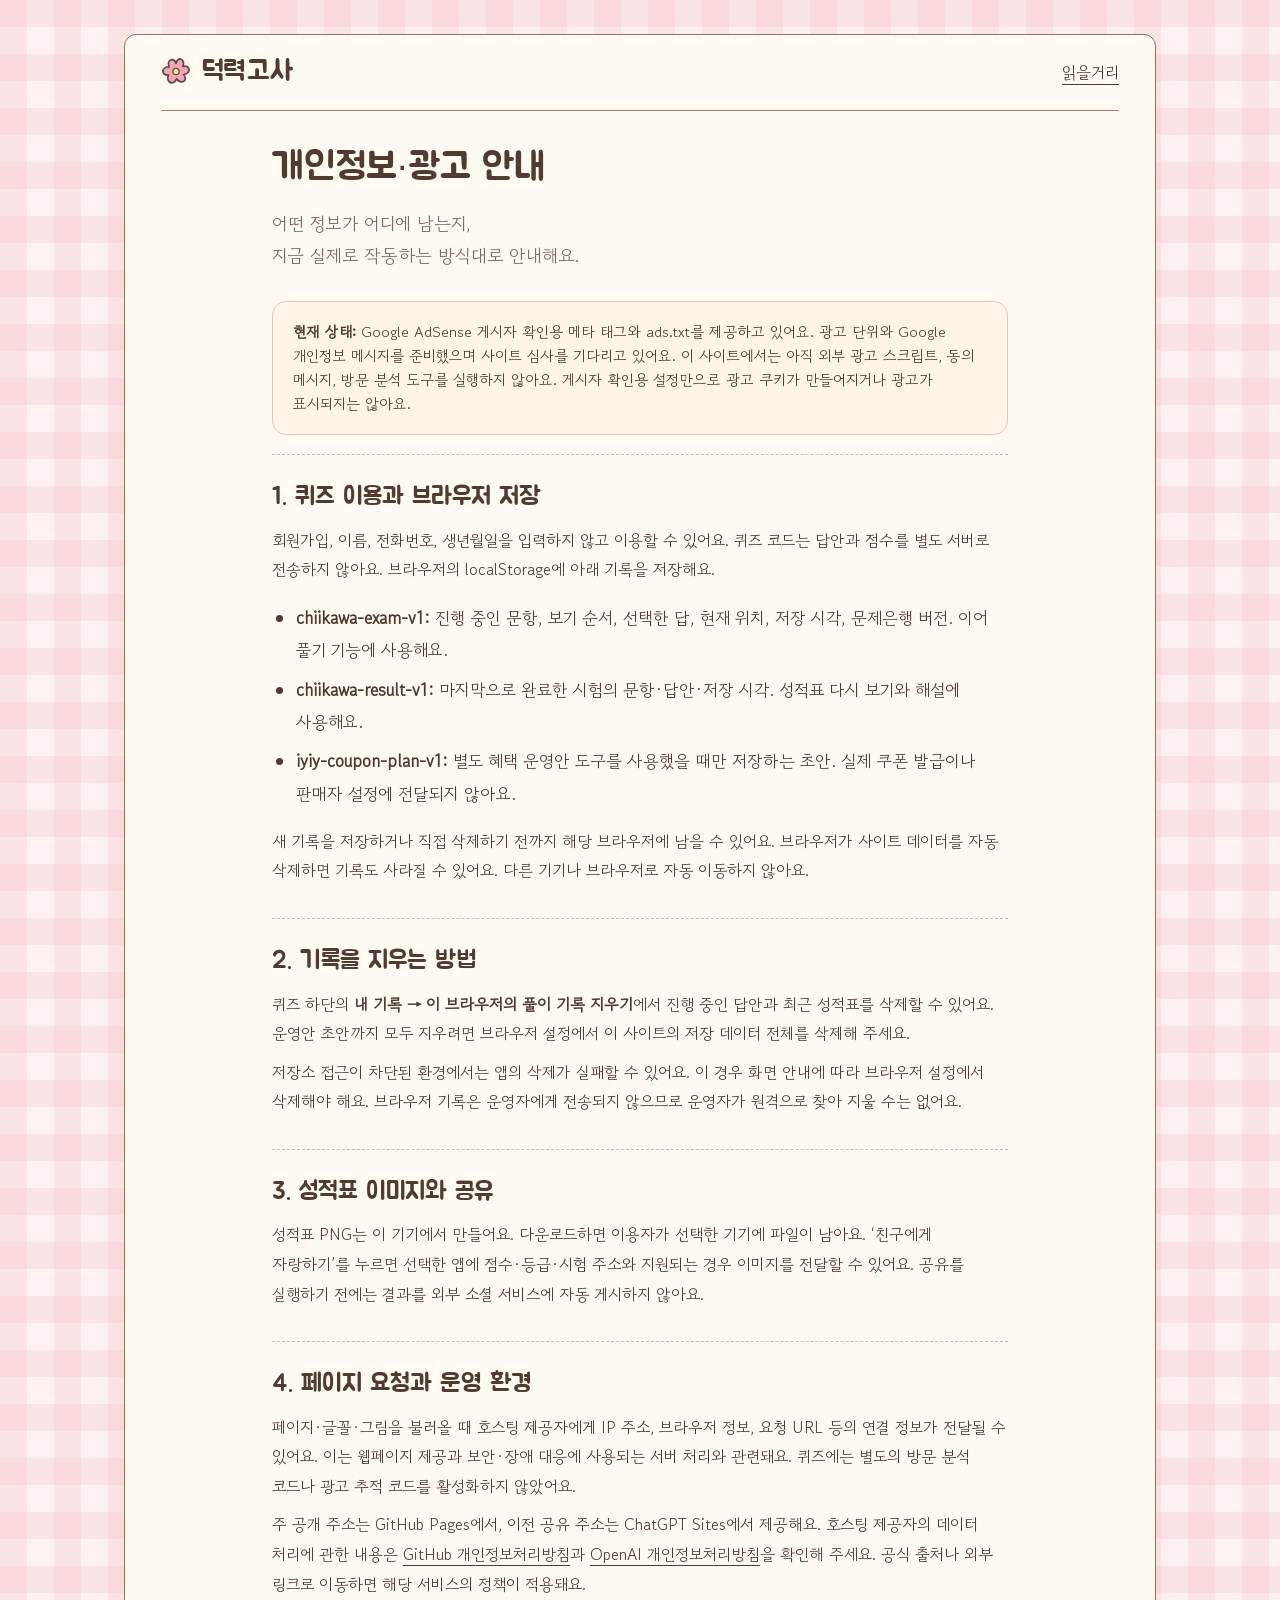
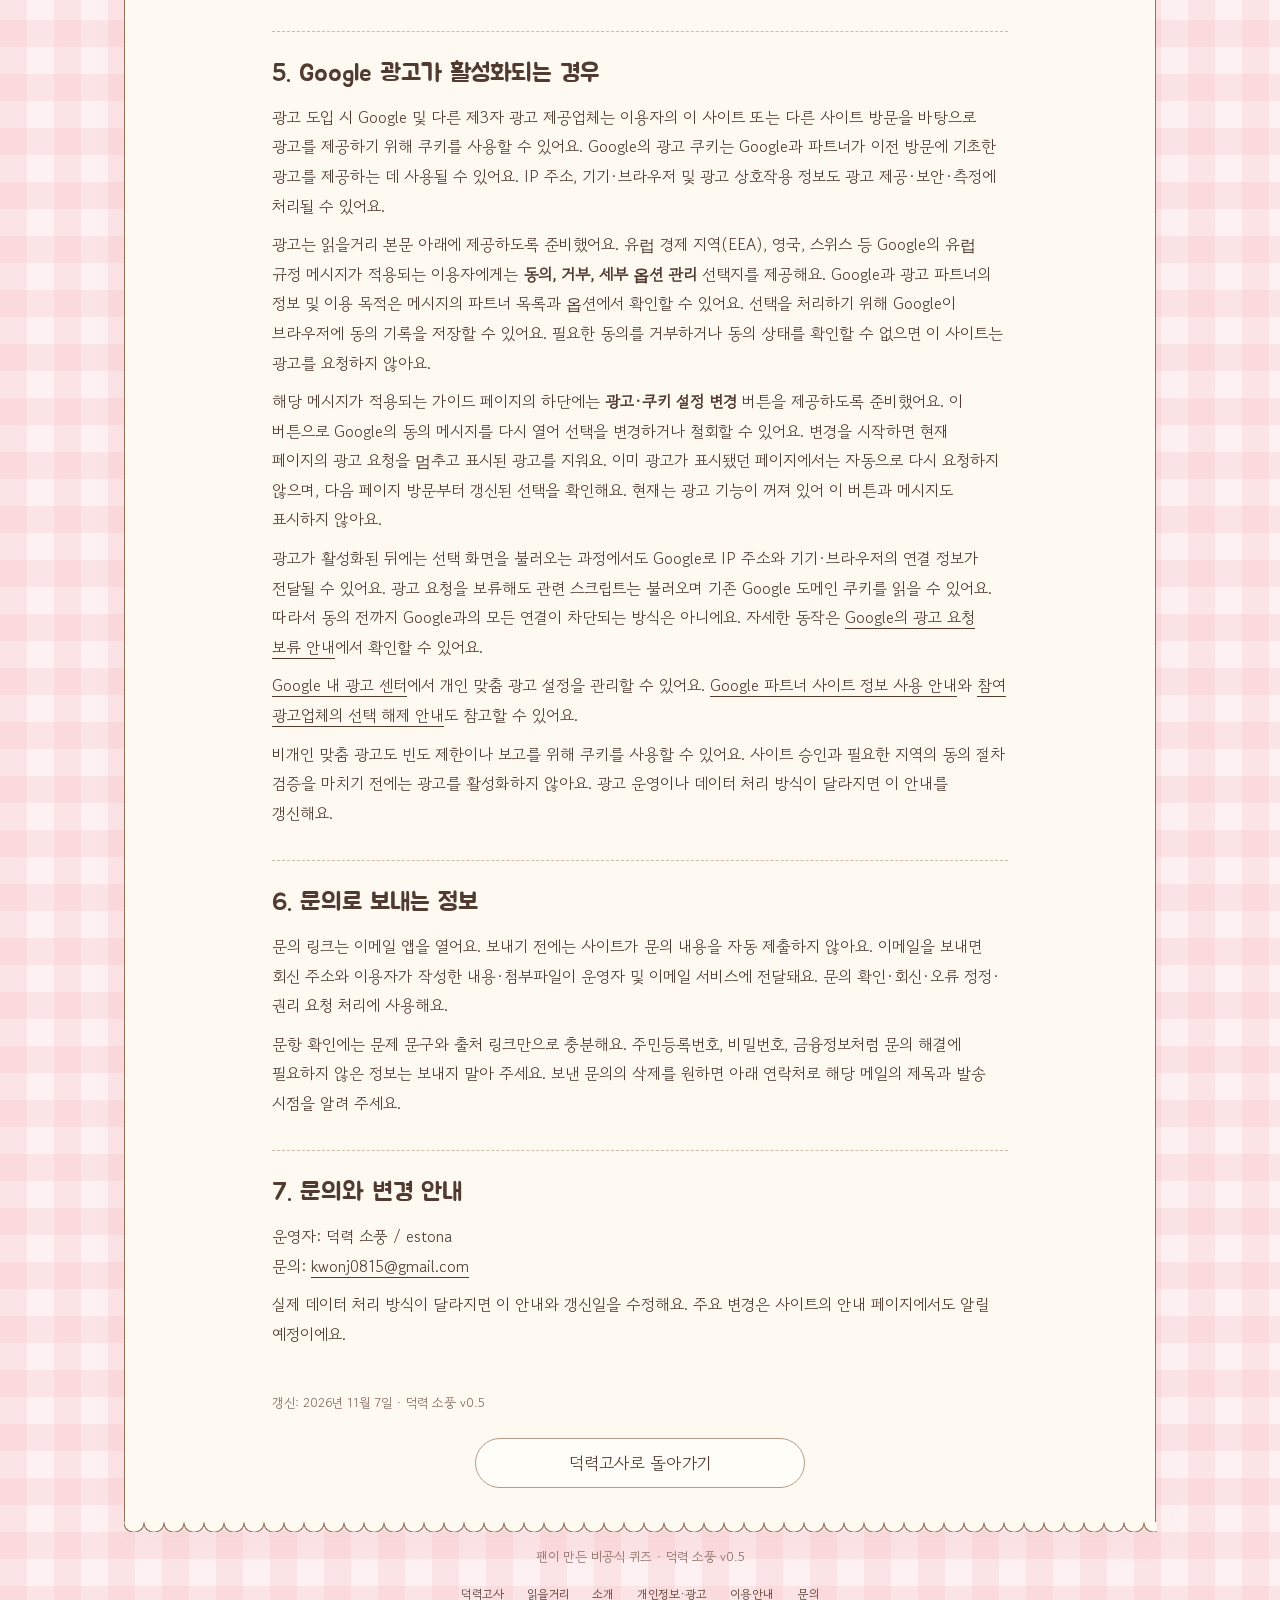
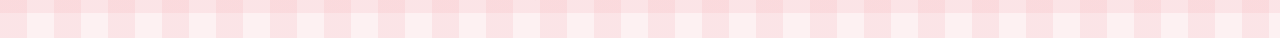
==== commit 9b5082c5: "Prepare manual AdSense unit and Google consent controls with serving disabled" ====
--- a/privacy.html
+++ b/privacy.html
@@ -2,12 +2,12 @@
 <html lang="ko"><head><meta charset="utf-8"><meta name="viewport" content="width=device-width, initial-scale=1, viewport-fit=cover"><meta name="theme-color" content="#f9dbe0"><meta name="description" content="풀이 기록의 브라우저 저장, 삭제, 문의, Google 광고와 쿠키에 관한 개인정보 안내."><meta name="google-adsense-account" content="ca-pub-4959050536850164"><title>개인정보·광고 안내 · 치이카와 덕력고사</title><link rel="canonical" href="https://estona815.github.io/privacy.html"><link rel="icon" href="./assets/flower.svg" type="image/svg+xml"><link rel="stylesheet" href="./style.css"><link rel="stylesheet" href="./storybook.css"></head>
 <body><a href="#content" class="skip-link">본문으로 건너뛰기</a><div class="page"><div class="paper"><header class="paper-header"><a class="brand" href="./index.html"><img src="./assets/flower.svg" width="29" height="29" alt=""><span>덕력고사</span></a><a class="guide-link" href="./guides/">읽을거리</a></header><main id="content" class="data-guide"><h1>개인정보·광고 안내</h1>
 <p class="data-intro">어떤 정보가 어디에 남는지,<br>지금 실제로 작동하는 방식대로 안내해요.</p>
-<div class="info-box"><p><strong>현재 상태:</strong> Google AdSense 게시자 확인용 메타 태그와 ads.txt를 제공하고 있어요. 외부 광고 스크립트와 방문 분석 도구는 활성화하지 않았어요. 이 설정만으로 광고 쿠키가 만들어지거나 광고가 표시되지는 않아요.</p></div>
+<div class="info-box"><p><strong>현재 상태:</strong> Google AdSense 게시자 확인용 메타 태그와 ads.txt를 제공하고 있어요. 광고 단위와 Google 개인정보 메시지를 준비했으며 사이트 심사를 기다리고 있어요. 이 사이트에서는 아직 외부 광고 스크립트, 동의 메시지, 방문 분석 도구를 실행하지 않아요. 게시자 확인용 설정만으로 광고 쿠키가 만들어지거나 광고가 표시되지는 않아요.</p></div>
 <section><h2>1. 퀴즈 이용과 브라우저 저장</h2><p>회원가입, 이름, 전화번호, 생년월일을 입력하지 않고 이용할 수 있어요. 퀴즈 코드는 답안과 점수를 별도 서버로 전송하지 않아요. 브라우저의 localStorage에 아래 기록을 저장해요.</p><ul><li><strong>chiikawa-exam-v1:</strong> 진행 중인 문항, 보기 순서, 선택한 답, 현재 위치, 저장 시각, 문제은행 버전. 이어 풀기 기능에 사용해요.</li><li><strong>chiikawa-result-v1:</strong> 마지막으로 완료한 시험의 문항·답안·저장 시각. 성적표 다시 보기와 해설에 사용해요.</li><li><strong>iyiy-coupon-plan-v1:</strong> 별도 혜택 운영안 도구를 사용했을 때만 저장하는 초안. 실제 쿠폰 발급이나 판매자 설정에 전달되지 않아요.</li></ul><p>새 기록을 저장하거나 직접 삭제하기 전까지 해당 브라우저에 남을 수 있어요. 브라우저가 사이트 데이터를 자동 삭제하면 기록도 사라질 수 있어요. 다른 기기나 브라우저로 자동 이동하지 않아요.</p></section>
 <section><h2>2. 기록을 지우는 방법</h2><p>퀴즈 하단의 <strong>내 기록 → 이 브라우저의 풀이 기록 지우기</strong>에서 진행 중인 답안과 최근 성적표를 삭제할 수 있어요. 운영안 초안까지 모두 지우려면 브라우저 설정에서 이 사이트의 저장 데이터 전체를 삭제해 주세요.</p><p>저장소 접근이 차단된 환경에서는 앱의 삭제가 실패할 수 있어요. 이 경우 화면 안내에 따라 브라우저 설정에서 삭제해야 해요. 브라우저 기록은 운영자에게 전송되지 않으므로 운영자가 원격으로 찾아 지울 수는 없어요.</p></section>
 <section><h2>3. 성적표 이미지와 공유</h2><p>성적표 PNG는 이 기기에서 만들어요. 다운로드하면 이용자가 선택한 기기에 파일이 남아요. ‘친구에게 자랑하기’를 누르면 선택한 앱에 점수·등급·시험 주소와 지원되는 경우 이미지를 전달할 수 있어요. 공유를 실행하기 전에는 결과를 외부 소셜 서비스에 자동 게시하지 않아요.</p></section>
 <section><h2>4. 페이지 요청과 운영 환경</h2><p>페이지·글꼴·그림을 불러올 때 호스팅 제공자에게 IP 주소, 브라우저 정보, 요청 URL 등의 연결 정보가 전달될 수 있어요. 이는 웹페이지 제공과 보안·장애 대응에 사용되는 서버 처리와 관련돼요. 퀴즈에는 별도의 방문 분석 코드나 광고 추적 코드를 활성화하지 않았어요.</p><p>주 공개 주소는 GitHub Pages에서, 이전 공유 주소는 ChatGPT Sites에서 제공해요. 호스팅 제공자의 데이터 처리에 관한 내용은 <a href="https://docs.github.com/en/site-policy/privacy-policies/github-general-privacy-statement" target="_blank" rel="noopener noreferrer">GitHub 개인정보처리방침</a>과 <a href="https://openai.com/policies/privacy-policy/" target="_blank" rel="noopener noreferrer">OpenAI 개인정보처리방침</a>을 확인해 주세요. 공식 출처나 외부 링크로 이동하면 해당 서비스의 정책이 적용돼요.</p></section>
-<section><h2>5. Google 광고가 활성화되는 경우</h2><p>광고 도입 시 Google 및 다른 제3자 광고 제공업체는 이용자의 이 사이트 또는 다른 사이트 방문을 바탕으로 광고를 제공하기 위해 쿠키를 사용할 수 있어요. Google의 광고 쿠키는 Google과 파트너가 이전 방문에 기초한 광고를 제공하는 데 사용될 수 있어요. IP 주소, 기기·브라우저 및 광고 상호작용 정보도 광고 제공·보안·측정에 처리될 수 있어요.</p><p><a href="https://myadcenter.google.com/" target="_blank" rel="noopener noreferrer">Google 내 광고 센터</a>에서 개인 맞춤 광고 설정을 관리할 수 있어요. <a href="https://policies.google.com/technologies/partner-sites" target="_blank" rel="noopener noreferrer">Google 파트너 사이트 정보 사용 안내</a>와 <a href="https://www.aboutads.info/choices/" target="_blank" rel="noopener noreferrer">참여 광고업체의 선택 해제 안내</a>도 참고할 수 있어요.</p><p>비개인 맞춤 광고도 빈도 제한이나 보고를 위해 쿠키를 사용할 수 있어요. 필요한 지역의 동의 절차와 Google이 요구하는 인증된 동의 관리 설정을 마련하기 전에는 광고를 활성화하지 않아요. 실제 광고 제공업체와 이용자가 선택을 변경하는 방법은 활성화 시점에 이 페이지에 반영해요.</p></section>
+<section><h2>5. Google 광고가 활성화되는 경우</h2><p>광고 도입 시 Google 및 다른 제3자 광고 제공업체는 이용자의 이 사이트 또는 다른 사이트 방문을 바탕으로 광고를 제공하기 위해 쿠키를 사용할 수 있어요. Google의 광고 쿠키는 Google과 파트너가 이전 방문에 기초한 광고를 제공하는 데 사용될 수 있어요. IP 주소, 기기·브라우저 및 광고 상호작용 정보도 광고 제공·보안·측정에 처리될 수 있어요.</p><p>광고는 읽을거리 본문 아래에 제공하도록 준비했어요. 유럽 경제 지역(EEA), 영국, 스위스 등 Google의 유럽 규정 메시지가 적용되는 이용자에게는 <strong>동의, 거부, 세부 옵션 관리</strong> 선택지를 제공해요. Google과 광고 파트너의 정보 및 이용 목적은 메시지의 파트너 목록과 옵션에서 확인할 수 있어요. 선택을 처리하기 위해 Google이 브라우저에 동의 기록을 저장할 수 있어요. 필요한 동의를 거부하거나 동의 상태를 확인할 수 없으면 이 사이트는 광고를 요청하지 않아요.</p><p>해당 메시지가 적용되는 가이드 페이지의 하단에는 <strong>광고·쿠키 설정 변경</strong> 버튼을 제공하도록 준비했어요. 이 버튼으로 Google의 동의 메시지를 다시 열어 선택을 변경하거나 철회할 수 있어요. 변경을 시작하면 현재 페이지의 광고 요청을 멈추고 표시된 광고를 지워요. 이미 광고가 표시됐던 페이지에서는 자동으로 다시 요청하지 않으며, 다음 페이지 방문부터 갱신된 선택을 확인해요. 현재는 광고 기능이 꺼져 있어 이 버튼과 메시지도 표시하지 않아요.</p><p>광고가 활성화된 뒤에는 선택 화면을 불러오는 과정에서도 Google로 IP 주소와 기기·브라우저의 연결 정보가 전달될 수 있어요. 광고 요청을 보류해도 관련 스크립트는 불러오며 기존 Google 도메인 쿠키를 읽을 수 있어요. 따라서 동의 전까지 Google과의 모든 연결이 차단되는 방식은 아니에요. 자세한 동작은 <a href="https://support.google.com/adsense/answer/7670312?hl=ko" target="_blank" rel="noopener noreferrer">Google의 광고 요청 보류 안내</a>에서 확인할 수 있어요.</p><p><a href="https://myadcenter.google.com/" target="_blank" rel="noopener noreferrer">Google 내 광고 센터</a>에서 개인 맞춤 광고 설정을 관리할 수 있어요. <a href="https://policies.google.com/technologies/partner-sites" target="_blank" rel="noopener noreferrer">Google 파트너 사이트 정보 사용 안내</a>와 <a href="https://www.aboutads.info/choices/" target="_blank" rel="noopener noreferrer">참여 광고업체의 선택 해제 안내</a>도 참고할 수 있어요.</p><p>비개인 맞춤 광고도 빈도 제한이나 보고를 위해 쿠키를 사용할 수 있어요. 사이트 승인과 필요한 지역의 동의 절차 검증을 마치기 전에는 광고를 활성화하지 않아요. 광고 운영이나 데이터 처리 방식이 달라지면 이 안내를 갱신해요.</p></section>
 <section><h2>6. 문의로 보내는 정보</h2><p>문의 링크는 이메일 앱을 열어요. 보내기 전에는 사이트가 문의 내용을 자동 제출하지 않아요. 이메일을 보내면 회신 주소와 이용자가 작성한 내용·첨부파일이 운영자 및 이메일 서비스에 전달돼요. 문의 확인·회신·오류 정정·권리 요청 처리에 사용해요.</p><p>문항 확인에는 문제 문구와 출처 링크만으로 충분해요. 주민등록번호, 비밀번호, 금융정보처럼 문의 해결에 필요하지 않은 정보는 보내지 말아 주세요. 보낸 문의의 삭제를 원하면 아래 연락처로 해당 메일의 제목과 발송 시점을 알려 주세요.</p></section>
 <section><h2>7. 문의와 변경 안내</h2><p>운영자: 덕력 소풍 / estona<br>문의: <a href="mailto:kwonj0815@gmail.com">kwonj0815@gmail.com</a></p><p>실제 데이터 처리 방식이 달라지면 이 안내와 갱신일을 수정해요. 주요 변경은 사이트의 안내 페이지에서도 알릴 예정이에요.</p></section>
 <p class="data-date">갱신: 2026년 11월 7일 · 덕력 소풍 v0.5</p><a href="./index.html" class="secondary">덕력고사로 돌아가기</a></main></div><footer class="site-footer"><p>팬이 만든 비공식 퀴즈 · 덕력 소풍 v0.5</p><nav class="footer-links" aria-label="사이트 안내"><a href="./index.html">덕력고사</a><a href="./guides/">읽을거리</a><a href="./about.html">소개</a><a href="./privacy.html">개인정보·광고</a><a href="./terms.html">이용안내</a><a href="./contact.html">문의</a></nav></footer></div></body></html>
